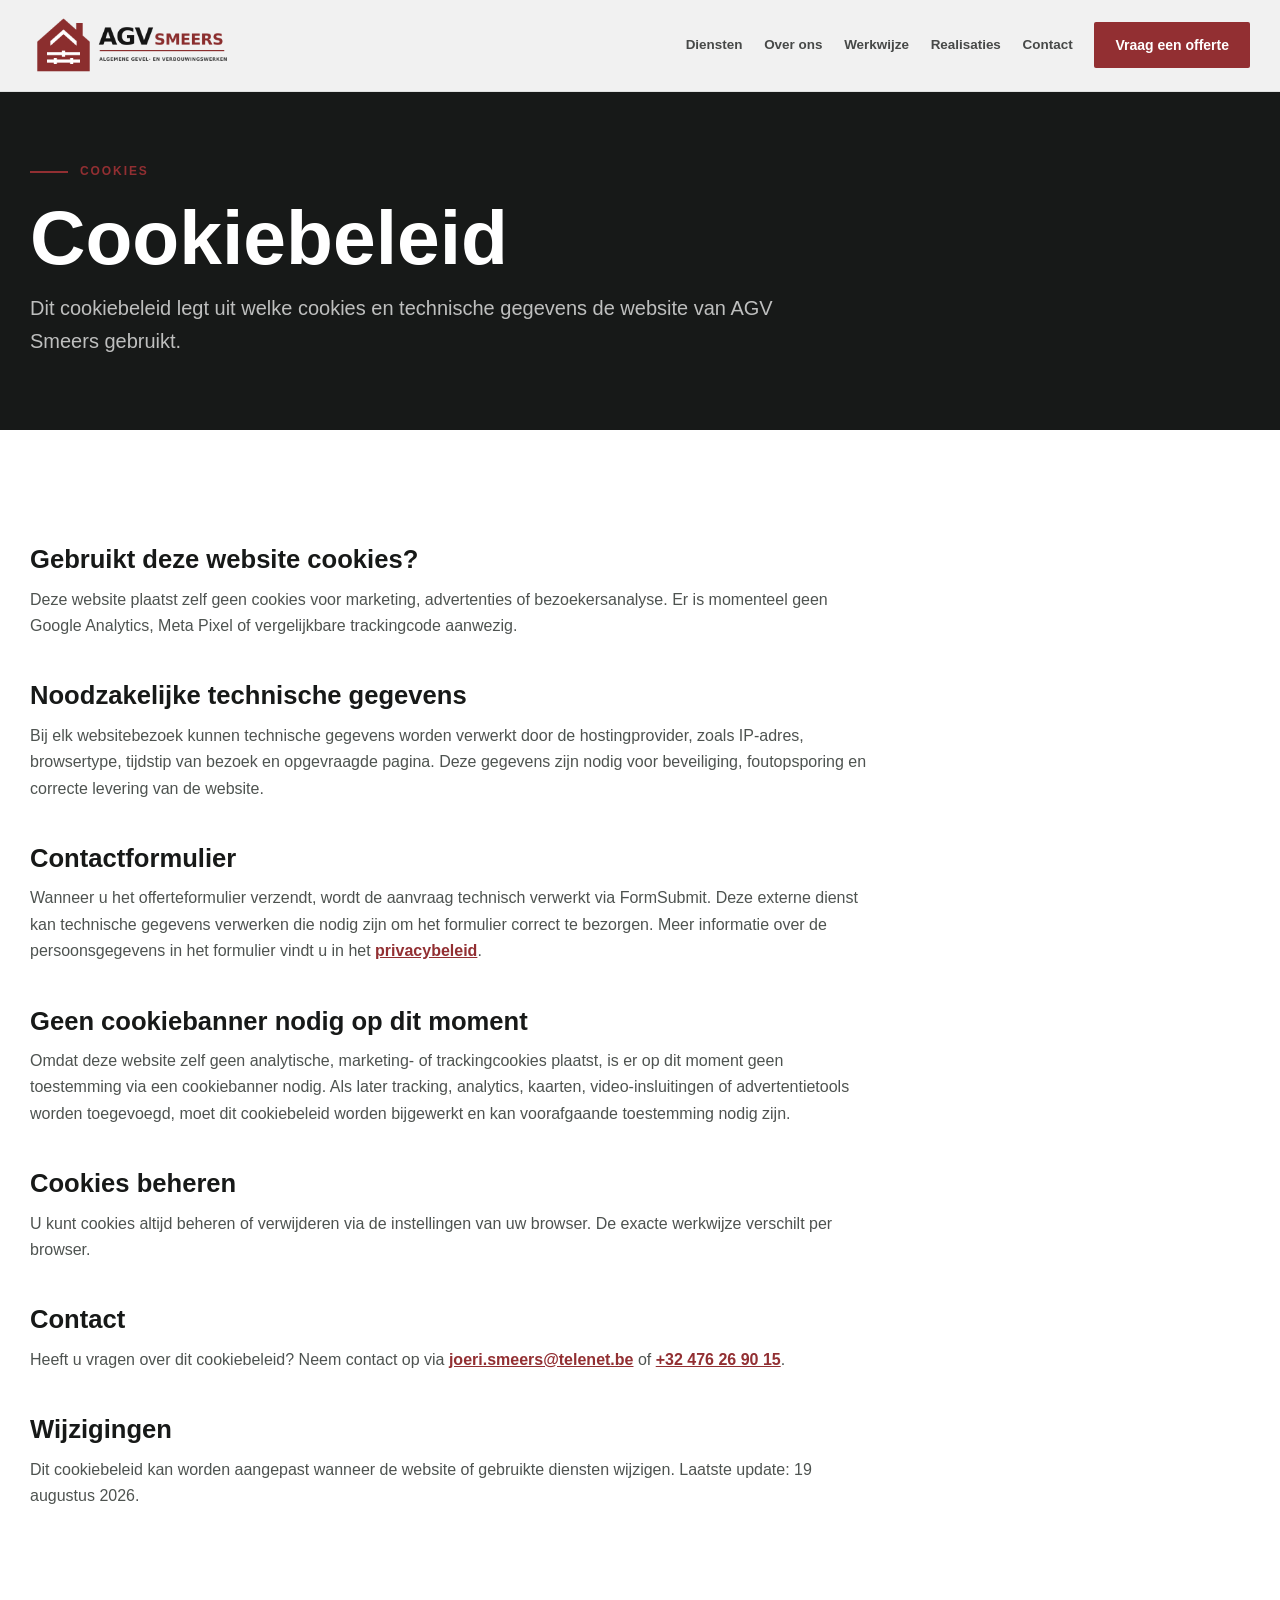
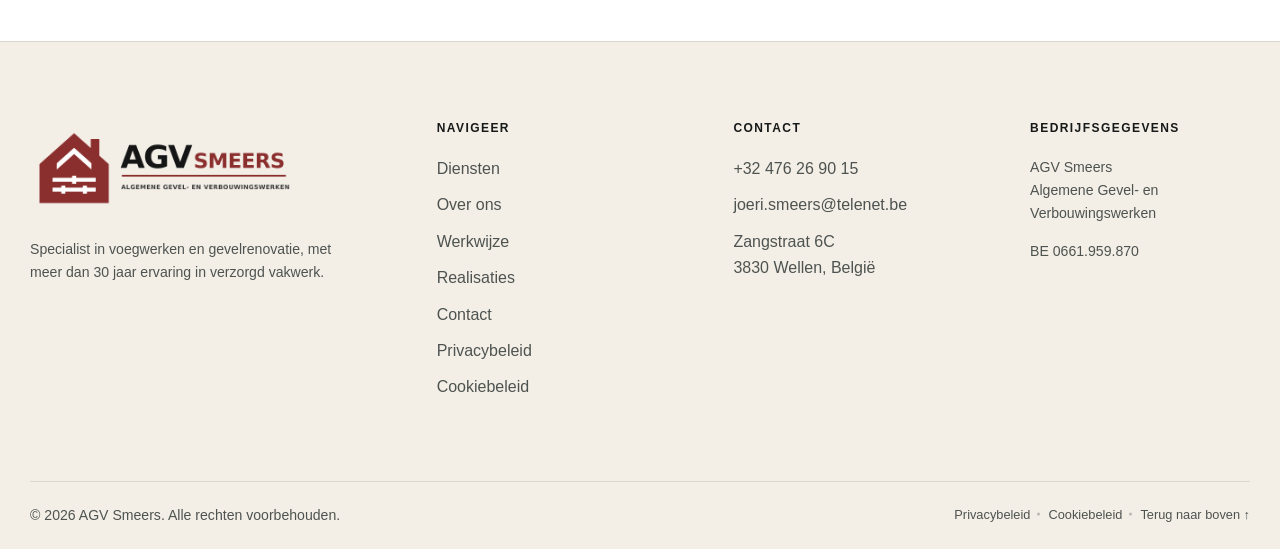
==== cookiebeleid.html @ addb56ae "fix" ====
<!doctype html>
<html lang="nl">
<head>
  <meta charset="utf-8">
  <meta name="viewport" content="width=device-width, initial-scale=1">
  <title>Cookiebeleid | AGV Smeers</title>
  <meta name="description" content="Cookiebeleid van AGV Smeers. Lees welke cookies en technische gegevens deze website gebruikt.">
  <meta name="robots" content="index, follow">
  <meta name="theme-color" content="#922f32">
  <meta http-equiv="Content-Security-Policy" content="default-src 'self'; script-src 'self'; style-src 'self' 'unsafe-inline'; img-src 'self' data:; connect-src 'self' https://formsubmit.co; form-action 'self' https://formsubmit.co; object-src 'none'; base-uri 'self'; upgrade-insecure-requests">
  <link rel="icon" type="image/png" sizes="32x32" href="assets/favicon/favicon-32.png">
  <link rel="apple-touch-icon" sizes="180x180" href="assets/favicon/apple-touch-icon.png">
  <link rel="stylesheet" href="styles.css">
  <script src="script.js" defer></script>
</head>
<body>
  <a class="skip-link" href="#main-content">Ga naar de inhoud</a>

  <header class="site-header" data-header>
    <div class="header-inner">
      <a class="brand" href="index.html#top" aria-label="AGV Smeers - naar startpagina">
        <img src="assets/logo/agv-smeers-logo-transparent.png" width="2400" height="840" alt="AGV Smeers - Algemene Gevel- en Verbouwingswerken">
      </a>

      <button class="menu-toggle" type="button" aria-expanded="false" aria-controls="site-navigation" aria-label="Menu openen">
        <span></span><span></span><span></span>
      </button>

      <nav class="site-nav" id="site-navigation" aria-label="Hoofdnavigatie">
        <a href="index.html#diensten">Diensten</a>
        <a href="index.html#over-ons">Over ons</a>
        <a href="index.html#werkwijze">Werkwijze</a>
        <a href="index.html#realisaties">Realisaties</a>
        <a href="index.html#contact">Contact</a>
        <a class="button button--header" href="index.html#offerte">Vraag een offerte</a>
      </nav>
    </div>
    <button class="nav-backdrop" type="button" tabindex="-1" aria-label="Menu sluiten"></button>
  </header>

  <main id="main-content">
    <section class="policy-hero">
      <div class="container">
        <p class="eyebrow">Cookies</p>
        <h1>Cookiebeleid</h1>
        <p>Dit cookiebeleid legt uit welke cookies en technische gegevens de website van AGV Smeers gebruikt.</p>
      </div>
    </section>

    <section class="policy-content">
      <div class="container policy-layout">
        <article>
          <h2>Gebruikt deze website cookies?</h2>
          <p>Deze website plaatst zelf geen cookies voor marketing, advertenties of bezoekersanalyse. Er is momenteel geen Google Analytics, Meta Pixel of vergelijkbare trackingcode aanwezig.</p>

          <h2>Noodzakelijke technische gegevens</h2>
          <p>Bij elk websitebezoek kunnen technische gegevens worden verwerkt door de hostingprovider, zoals IP-adres, browsertype, tijdstip van bezoek en opgevraagde pagina. Deze gegevens zijn nodig voor beveiliging, foutopsporing en correcte levering van de website.</p>

          <h2>Contactformulier</h2>
          <p>Wanneer u het offerteformulier verzendt, wordt de aanvraag technisch verwerkt via FormSubmit. Deze externe dienst kan technische gegevens verwerken die nodig zijn om het formulier correct te bezorgen. Meer informatie over de persoonsgegevens in het formulier vindt u in het <a href="privacybeleid.html">privacybeleid</a>.</p>

          <h2>Geen cookiebanner nodig op dit moment</h2>
          <p>Omdat deze website zelf geen analytische, marketing- of trackingcookies plaatst, is er op dit moment geen toestemming via een cookiebanner nodig. Als later tracking, analytics, kaarten, video-insluitingen of advertentietools worden toegevoegd, moet dit cookiebeleid worden bijgewerkt en kan voorafgaande toestemming nodig zijn.</p>

          <h2>Cookies beheren</h2>
          <p>U kunt cookies altijd beheren of verwijderen via de instellingen van uw browser. De exacte werkwijze verschilt per browser.</p>

          <h2>Contact</h2>
          <p>Heeft u vragen over dit cookiebeleid? Neem contact op via <a href="mailto:joeri.smeers@telenet.be">joeri.smeers@telenet.be</a> of <a href="tel:+32476269015">+32 476 26 90 15</a>.</p>

          <h2>Wijzigingen</h2>
          <p>Dit cookiebeleid kan worden aangepast wanneer de website of gebruikte diensten wijzigen. Laatste update: 19 augustus 2026.</p>
        </article>
      </div>
    </section>
  </main>

  <footer class="site-footer">
    <div class="container footer-grid">
      <div class="footer-brand">
        <a href="index.html#top" aria-label="AGV Smeers - naar startpagina"><img src="assets/logo/agv-smeers-logo-transparent.png" width="2400" height="840" loading="lazy" alt="AGV Smeers"></a>
        <p>Specialist in voegwerken en gevelrenovatie, met meer dan 30 jaar ervaring in verzorgd vakwerk.</p>
      </div>
      <div>
        <h2>Navigeer</h2>
        <ul>
          <li><a href="index.html#diensten">Diensten</a></li>
          <li><a href="index.html#over-ons">Over ons</a></li>
          <li><a href="index.html#werkwijze">Werkwijze</a></li>
          <li><a href="index.html#realisaties">Realisaties</a></li>
          <li><a href="index.html#contact">Contact</a></li>
          <li><a href="privacybeleid.html">Privacybeleid</a></li>
          <li><a href="cookiebeleid.html">Cookiebeleid</a></li>
        </ul>
      </div>
      <div>
        <h2>Contact</h2>
        <ul>
          <li><a href="tel:+32476269015">+32 476 26 90 15</a></li>
          <li><a href="mailto:joeri.smeers@telenet.be">joeri.smeers@telenet.be</a></li>
          <li><a href="https://www.google.com/maps/search/?api=1&amp;query=Zangstraat+6C%2C+3830+Wellen%2C+Belgi%C3%AB" target="_blank" rel="noopener noreferrer">Zangstraat 6C<br>3830 Wellen, België</a></li>
        </ul>
      </div>
      <div>
        <h2>Bedrijfsgegevens</h2>
        <p>AGV Smeers<br>Algemene Gevel- en Verbouwingswerken</p>
        <p>BE 0661.959.870</p>
      </div>
    </div>
    <div class="container footer-bottom">
      <p>© <span data-year>2026</span> AGV Smeers. Alle rechten voorbehouden.</p>
      <div class="footer-legal">
        <a href="privacybeleid.html">Privacybeleid</a>
        <a href="cookiebeleid.html">Cookiebeleid</a>
        <a href="#main-content">Terug naar boven <span aria-hidden="true">↑</span></a>
      </div>
    </div>
  </footer>
</body>
</html>
---- styles.css ----
:root {
  --brand: #922f32;
  --brand-dark: #702225;
  --ink: #171918;
  --ink-panel: #202321;
  --ink-soft: #4e5350;
  --surface: #fbfaf7;
  --surface-warm: #f3efe7;
  --surface-muted: #e8e1d7;
  --paper: var(--surface-warm);
  --white: #ffffff;
  --line: #ddd6ca;
  --header-height: 92px;
  --container: 1220px;
  --shadow: 0 24px 64px rgba(18, 20, 19, 0.16);
}

*,
*::before,
*::after {
  box-sizing: border-box;
}

html {
  scroll-behavior: smooth;
  scroll-padding-top: calc(var(--header-height) + 20px);
}

body {
  margin: 0;
  color: var(--ink);
  background: var(--surface);
  font-family: Inter, Aptos, "Segoe UI", Roboto, Helvetica, Arial, sans-serif;
  font-size: 1rem;
  line-height: 1.65;
  -webkit-font-smoothing: antialiased;
  overflow-x: clip;
}

body.menu-open {
  overflow: hidden;
}

img,
svg {
  display: block;
}

img {
  max-width: 100%;
}

a {
  color: inherit;
}

button,
input,
select,
textarea {
  font: inherit;
}

button,
a {
  -webkit-tap-highlight-color: transparent;
}

:focus-visible {
  outline: 3px solid #dca8aa;
  outline-offset: 4px;
}

::selection {
  color: var(--white);
  background: var(--brand);
}

.skip-link {
  position: fixed;
  z-index: 1000;
  top: 12px;
  left: 12px;
  padding: 12px 18px;
  color: var(--white);
  background: var(--ink);
  transform: translateY(-160%);
  transition: transform 180ms ease;
}

.skip-link:focus {
  transform: translateY(0);
}

.container {
  width: min(calc(100% - 40px), var(--container));
  margin-inline: auto;
}

.section {
  position: relative;
  padding-block: clamp(88px, 10vw, 152px);
  background: var(--surface);
}

.eyebrow {
  display: flex;
  gap: 12px;
  align-items: center;
  margin: 0 0 22px;
  color: var(--brand);
  font-size: 0.75rem;
  font-weight: 800;
  letter-spacing: 0.16em;
  line-height: 1.25;
  text-transform: uppercase;
}

.eyebrow::before {
  width: 38px;
  height: 2px;
  content: "";
  background: currentColor;
}

.eyebrow--light {
  color: #f2d7d8;
}

h1,
h2,
h3,
p {
  margin-top: 0;
}

h1,
h2,
h3 {
  font-family: "Arial Narrow", "Roboto Condensed", Aptos, "Segoe UI", sans-serif;
  font-weight: 800;
  letter-spacing: 0;
  line-height: 1.04;
}

h1 {
  max-width: 900px;
  margin-bottom: 24px;
  font-size: clamp(3rem, 5.6vw, 6rem);
}

h2 {
  margin-bottom: 24px;
  font-size: clamp(2.4rem, 4.7vw, 4.6rem);
}

h3 {
  font-size: clamp(1.35rem, 2vw, 1.8rem);
}

.lead {
  color: var(--ink);
  font-size: clamp(1.15rem, 2vw, 1.35rem);
  line-height: 1.5;
}

.button {
  display: inline-flex;
  min-height: 54px;
  padding: 14px 24px;
  border: 1px solid transparent;
  border-radius: 2px;
  align-items: center;
  justify-content: center;
  color: var(--ink);
  background: transparent;
  font-size: 0.875rem;
  font-weight: 800;
  letter-spacing: 0;
  line-height: 1.2;
  text-align: center;
  text-decoration: none;
  cursor: pointer;
  transition: color 180ms ease, background-color 180ms ease, border-color 180ms ease, box-shadow 180ms ease, transform 180ms ease;
}

.button:hover {
  transform: translateY(-2px);
}

.button--primary {
  color: var(--white);
  background: var(--brand);
  border-color: var(--brand);
  box-shadow: 0 14px 32px rgba(112, 34, 37, 0.22);
}

.button--primary:hover {
  background: var(--brand-dark);
  border-color: var(--brand-dark);
  box-shadow: 0 18px 40px rgba(112, 34, 37, 0.28);
}

.button--ghost {
  color: var(--white);
  background: rgba(255, 255, 255, 0.08);
  border-color: rgba(255, 255, 255, 0.46);
  backdrop-filter: blur(10px);
}

.button--ghost:hover {
  color: var(--ink);
  background: var(--white);
  border-color: var(--white);
}

.button--light {
  color: var(--brand-dark);
  background: var(--white);
  border-color: var(--white);
}

.button--light:hover {
  color: var(--white);
  background: transparent;
}

.text-link {
  display: inline-flex;
  gap: 14px;
  padding-bottom: 5px;
  border-bottom: 2px solid var(--brand);
  align-items: center;
  color: var(--brand-dark);
  font-weight: 800;
  text-decoration: none;
}

.text-link span {
  font-size: 1.4em;
  transition: transform 180ms ease;
}

.text-link:hover span {
  transform: translateX(4px);
}

/* Header */
.site-header {
  position: fixed;
  z-index: 100;
  top: 0;
  right: 0;
  left: 0;
  height: var(--header-height);
  background: rgba(255, 255, 255, 0.94);
  border-bottom: 1px solid rgba(23, 25, 24, 0.08);
  box-shadow: none;
  backdrop-filter: blur(18px);
  transition: height 220ms ease, background-color 220ms ease, box-shadow 220ms ease, border-color 220ms ease;
}

.site-header.header--scrolled,
.site-header.menu-active {
  height: 78px;
  background: rgba(255, 255, 255, 0.97);
  border-color: rgba(23, 25, 24, 0.1);
  box-shadow: 0 14px 42px rgba(10, 12, 11, 0.08);
}

.header-inner {
  position: relative;
  z-index: 2;
  display: flex;
  width: min(calc(100% - 40px), var(--container));
  height: 100%;
  margin-inline: auto;
  align-items: center;
  justify-content: space-between;
}

.brand {
  display: flex;
  width: clamp(205px, 16vw, 245px);
  height: 100%;
  align-items: center;
  text-decoration: none;
  transition: width 220ms ease;
}

.brand img {
  width: 100%;
  height: 100%;
  object-fit: contain;
  object-position: left center;
}

.header--scrolled .brand,
.menu-active .brand {
  width: clamp(195px, 15vw, 225px);
}

.site-nav {
  display: flex;
  gap: clamp(16px, 1.7vw, 28px);
  align-items: center;
}

.site-nav > a:not(.button) {
  position: relative;
  padding-block: 12px;
  color: rgba(23, 25, 24, 0.78);
  font-size: 0.84rem;
  font-weight: 750;
  letter-spacing: 0;
  text-decoration: none;
  transition: color 180ms ease;
}

.site-nav > a:not(.button)::after {
  position: absolute;
  right: 0;
  bottom: 8px;
  left: 50%;
  width: 5px;
  height: 5px;
  border-radius: 999px;
  content: "";
  background: var(--brand);
  transform: translateX(-50%) scale(0);
  transition: transform 180ms ease, opacity 180ms ease;
  opacity: 0;
}

.site-nav > a:not(.button):hover,
.site-nav > a:not(.button):focus-visible {
  color: var(--ink);
}

.site-nav > a:not(.button):hover::after,
.site-nav > a:not(.button):focus-visible::after {
  transform: translateX(-50%) scale(1);
  opacity: 1;
}

.button--header {
  min-height: 46px;
  padding: 12px 20px;
  color: var(--white);
  background: var(--brand);
}

.button--header:hover {
  background: var(--brand-dark);
}

.menu-toggle,
.nav-backdrop {
  display: none;
}

/* Hero */
.hero {
  position: sticky;
  display: grid;
  z-index: 0;
  top: 0;
  min-height: 94svh;
  color: var(--white);
  background: #202321;
  isolation: isolate;
  overflow: hidden;
}

main > section:not(.hero),
.site-footer {
  position: relative;
  z-index: 2;
}

.hero-media,
.hero-overlay {
  position: absolute;
  z-index: -2;
  inset: 0;
  width: 100%;
  height: 100%;
}

.hero-media {
  object-fit: cover;
  object-position: 58% 50%;
  transform: rotate(-1.4deg) scale(1.045);
  animation: hero-settle 900ms ease-out both;
}

.hero-overlay {
  z-index: -1;
  background:
    linear-gradient(180deg, rgba(10, 12, 11, 0.18) 0%, rgba(10, 12, 11, 0.34) 100%),
    linear-gradient(90deg, rgba(10, 12, 11, 0.82) 0%, rgba(10, 12, 11, 0.58) 42%, rgba(10, 12, 11, 0.14) 78%, rgba(10, 12, 11, 0.06) 100%);
}

.hero-grid {
  display: grid;
  min-height: 94svh;
  padding-top: calc(var(--header-height) + 64px);
  padding-bottom: 96px;
  align-items: center;
}

.hero-content {
  max-width: 820px;
}

.hero-content .eyebrow {
  margin-bottom: 18px;
  letter-spacing: 0;
}

.hero-intro {
  max-width: 680px;
  margin-bottom: 34px;
  color: rgba(255, 255, 255, 0.78);
  font-size: clamp(1.02rem, 1.55vw, 1.22rem);
  line-height: 1.62;
}

.hero-actions {
  display: flex;
  gap: 14px;
  flex-wrap: wrap;
}

.scroll-cue {
  position: absolute;
  right: clamp(20px, 4vw, 64px);
  bottom: 26px;
  display: flex;
  gap: 14px;
  align-items: center;
  color: rgba(255, 255, 255, 0.78);
  font-size: 0.72rem;
  font-weight: 800;
  letter-spacing: 0;
  text-decoration: none;
  text-transform: uppercase;
}

.scroll-cue svg {
  width: 22px;
  height: 22px;
  fill: none;
  stroke: currentColor;
  stroke-linecap: round;
  stroke-width: 1.7;
  animation: cue 1.8s ease-in-out infinite;
}

@keyframes hero-settle {
  from { opacity: 0; transform: rotate(-1.4deg) scale(1.07); }
  to { opacity: 1; transform: rotate(-1.4deg) scale(1.045); }
}

@keyframes cue {
  0%, 100% { transform: translateY(0); }
  50% { transform: translateY(5px); }
}

/* Trust bar */
.trust-bar {
  position: relative;
  z-index: 2;
  color: var(--ink);
  background: var(--surface);
  border-top: 1px solid rgba(23, 25, 24, 0.06);
  border-bottom: 1px solid var(--line);
}

.trust-grid {
  display: grid;
  grid-template-columns: repeat(3, 1fr);
  min-height: 112px;
}

.trust-item {
  display: flex;
  padding: 30px clamp(20px, 4vw, 46px);
  border-left: 1px solid var(--line);
  flex-direction: column;
  justify-content: center;
  gap: 8px;
}

.trust-item:last-child {
  border-right: 1px solid var(--line);
}

.trust-item strong {
  max-width: 260px;
  color: var(--ink);
  font-family: inherit;
  font-size: clamp(1rem, 1.5vw, 1.18rem);
  font-weight: 800;
  letter-spacing: 0;
  line-height: 1.25;
}

.trust-item span {
  color: var(--brand);
  font-size: 0.72rem;
  font-weight: 850;
  letter-spacing: 0.08em;
  text-transform: uppercase;
}

/* Section headings */
.section-heading {
  display: grid;
  margin-bottom: clamp(50px, 7vw, 84px);
  grid-template-columns: minmax(0, 1.2fr) minmax(280px, 0.65fr);
  gap: clamp(40px, 8vw, 120px);
  align-items: end;
}

.section-heading h2 {
  max-width: 780px;
  margin-bottom: 0;
}

.section-heading > p {
  margin-bottom: 4px;
  color: var(--ink-soft);
}

.section-heading--light > p {
  color: rgba(255, 255, 255, 0.66);
}

/* Services */
.services {
  position: relative;
  color: var(--white);
  background: var(--ink);
  overflow: visible;
}

.services::before {
  content: none;
}

.services .section-heading {
  position: relative;
  z-index: 1;
  padding-bottom: clamp(42px, 6vw, 70px);
  border-bottom: 1px solid rgba(255, 255, 255, 0.16);
}

.services .section-heading > p {
  color: rgba(255, 255, 255, 0.63);
}

.services-workbench {
  position: relative;
  z-index: 1;
  display: grid;
  grid-template-columns: minmax(300px, 0.78fr) minmax(0, 1.22fr);
  gap: clamp(42px, 7vw, 96px);
  align-items: start;
}

.services-visual {
  position: sticky;
  top: calc(var(--header-height) + 42px);
  align-self: start;
}

.services-visual > img {
  width: 100%;
  height: clamp(500px, 54vw, 660px);
  object-fit: cover;
  object-position: 54% center;
  filter: saturate(0.84) contrast(1.04);
}

.services-visual__label {
  position: absolute;
  right: -22px;
  bottom: 96px;
  width: min(82%, 330px);
  padding: 24px 28px 28px;
  background: var(--brand);
  box-shadow: 0 22px 45px rgba(0, 0, 0, 0.28);
}

.services-visual__label span {
  display: block;
  margin-bottom: 34px;
  color: rgba(255, 255, 255, 0.72);
  font-size: 0.68rem;
  font-weight: 800;
  letter-spacing: 0.12em;
  text-transform: uppercase;
}

.services-visual__label strong {
  display: block;
  font-family: "Arial Narrow", "Roboto Condensed", Aptos, "Segoe UI", sans-serif;
  font-size: clamp(1.7rem, 3vw, 2.6rem);
  letter-spacing: 0;
  line-height: 0.98;
}

.services-visual > p {
  max-width: 430px;
  margin: 24px 0 0;
  color: rgba(255, 255, 255, 0.56);
  font-size: 0.88rem;
}

.service-ledger {
  border-top: 1px solid rgba(255, 255, 255, 0.19);
}

.service-line {
  position: relative;
  display: grid;
  min-height: 128px;
  padding: 24px 20px;
  border-bottom: 1px solid rgba(255, 255, 255, 0.19);
  grid-template-columns: 62px minmax(0, 1fr) auto;
  gap: 20px;
  align-items: center;
  isolation: isolate;
  overflow: hidden;
}

.service-line::before {
  position: absolute;
  z-index: -1;
  content: "";
  background: var(--brand);
  transform: scaleX(0);
  transform-origin: right;
  transition: transform 300ms cubic-bezier(.2, .7, .25, 1);
  inset: 0;
}

.service-line:hover::before,
.service-line:focus-within::before {
  transform: scaleX(1);
  transform-origin: left;
}

.service-line--primary {
  min-height: 154px;
  background: rgba(255, 255, 255, 0.045);
}

.service-line--primary::after {
  position: absolute;
  top: 0;
  bottom: 0;
  left: 0;
  width: 3px;
  content: "";
  background: var(--brand);
}

.service-line__number {
  color: #d8999c;
  font-size: 0.72rem;
  font-weight: 850;
  letter-spacing: 0.13em;
  align-self: start;
  padding-top: 7px;
}

.service-line h3 {
  margin: 0 0 9px;
  font-size: clamp(1.65rem, 3vw, 2.55rem);
  transition: transform 250ms ease;
}

.service-line:hover h3 {
  transform: translateX(6px);
}

.service-line p {
  max-width: 620px;
  margin: 0;
  color: rgba(255, 255, 255, 0.57);
  font-size: 0.88rem;
  line-height: 1.55;
  transition: color 200ms ease;
}

.service-line:hover p {
  color: rgba(255, 255, 255, 0.86);
}

.service-line__tag {
  padding: 7px 10px;
  border: 1px solid rgba(255, 255, 255, 0.27);
  color: rgba(255, 255, 255, 0.68);
  font-size: 0.62rem;
  font-weight: 800;
  letter-spacing: 0.09em;
  line-height: 1;
  text-transform: uppercase;
  white-space: nowrap;
}

.before-after {
  position: relative;
  z-index: 1;
  display: grid;
  margin-top: clamp(100px, 13vw, 170px);
  padding-top: clamp(62px, 8vw, 100px);
  border-top: 1px solid rgba(255, 255, 255, 0.19);
  grid-template-columns: minmax(260px, 0.72fr) minmax(0, 1.28fr);
  gap: clamp(44px, 8vw, 110px);
  align-items: center;
}

.before-after__copy h3 {
  max-width: 430px;
  margin-bottom: 26px;
  font-size: clamp(2.7rem, 5vw, 5rem);
}

.before-after__copy > p:not(.eyebrow) {
  max-width: 440px;
  color: rgba(255, 255, 255, 0.61);
}

.before-after__legend {
  display: flex;
  gap: 13px;
  max-width: 250px;
  margin-top: 38px;
  align-items: center;
  color: rgba(255, 255, 255, 0.78);
  font-size: 0.68rem;
  font-weight: 800;
  letter-spacing: 0.12em;
  text-transform: uppercase;
}

.before-after__legend i {
  height: 1px;
  background: rgba(255, 255, 255, 0.32);
  flex: 1;
}

.comparison {
  position: relative;
  aspect-ratio: 4 / 3;
  background: var(--ink-panel);
  box-shadow: 0 28px 65px rgba(0, 0, 0, 0.34);
  overflow: hidden;
  touch-action: pan-y;
}

.comparison__image {
  position: absolute;
  inset: 0;
  width: 100%;
  height: 100%;
  object-fit: cover;
  object-position: center;
  user-select: none;
  pointer-events: none;
}

.comparison__image--after {
  z-index: 1;
}

.comparison__image--before {
  z-index: 2;
  clip-path: inset(0 calc(100% - var(--comparison-position)) 0 0);
}

.comparison__label {
  position: absolute;
  z-index: 4;
  top: 18px;
  padding: 8px 11px;
  color: var(--white);
  background: rgba(16, 18, 17, 0.78);
  font-size: 0.64rem;
  font-weight: 850;
  letter-spacing: 0.09em;
  text-transform: uppercase;
}

.comparison__label--before { left: 18px; }
.comparison__label--after { right: 18px; }

.comparison__divider {
  position: absolute;
  z-index: 5;
  top: 0;
  bottom: 0;
  left: var(--comparison-position);
  width: 2px;
  background: var(--white);
  box-shadow: 0 0 0 1px rgba(0, 0, 0, 0.1);
  transform: translateX(-50%);
  pointer-events: none;
}

.comparison__divider i {
  position: absolute;
  top: 50%;
  left: 50%;
  width: 58px;
  height: 58px;
  border: 2px solid var(--white);
  border-radius: 50%;
  background: var(--brand);
  box-shadow: 0 8px 22px rgba(0, 0, 0, 0.28);
  transform: translate(-50%, -50%);
}

.comparison__divider i::before,
.comparison__divider i::after {
  position: absolute;
  top: 50%;
  width: 0;
  height: 0;
  border-top: 5px solid transparent;
  border-bottom: 5px solid transparent;
  content: "";
  transform: translateY(-50%);
}

.comparison__divider i::before {
  left: 14px;
  border-right: 7px solid var(--white);
}

.comparison__divider i::after {
  right: 14px;
  border-left: 7px solid var(--white);
}

.comparison__range {
  position: absolute;
  z-index: 6;
  width: 100%;
  height: 100%;
  margin: 0;
  opacity: 0;
  cursor: ew-resize;
  inset: 0;
}

.comparison:focus-within .comparison__divider i {
  outline: 3px solid #f2d7d8;
  outline-offset: 4px;
}

.comparison-help {
  margin: 14px 0 0;
  color: rgba(255, 255, 255, 0.52);
  font-size: 0.76rem;
}

/* About */
.about {
  background: var(--surface-warm);
  overflow: hidden;
}

.about::before {
  content: none;
}

.about-grid {
  display: grid;
  grid-template-columns: minmax(0, 1.08fr) minmax(0, 0.92fr);
  gap: clamp(56px, 9vw, 130px);
  align-items: center;
}

.about-visual {
  position: relative;
}

.about-visual::before {
  position: absolute;
  z-index: -1;
  top: -22px;
  left: -22px;
  width: 52%;
  height: 62%;
  content: "";
  background: var(--surface-muted);
}

.about-visual img {
  width: 100%;
  aspect-ratio: 4 / 4.6;
  box-shadow: var(--shadow);
  object-fit: cover;
  object-position: 51% center;
}

.experience-stamp {
  position: absolute;
  right: -32px;
  bottom: 42px;
  display: flex;
  width: 160px;
  height: 160px;
  padding: 20px;
  align-items: center;
  justify-content: center;
  color: var(--white);
  background: var(--brand);
  flex-direction: column;
  text-align: center;
}

.experience-stamp strong {
  font-size: 3.3rem;
  line-height: 1;
}

.experience-stamp span {
  font-size: 0.72rem;
  font-weight: 800;
  letter-spacing: 0.11em;
  text-transform: uppercase;
}

.about-copy {
  max-width: 600px;
}

.about-copy > p:not(.eyebrow) {
  color: var(--ink-soft);
}

.about-copy .lead {
  color: var(--ink);
}

.about-copy .text-link {
  margin-top: 16px;
}

/* Process */
.process {
  color: var(--ink);
  background: var(--surface);
  border-block: 1px solid var(--line);
  overflow: visible;
}

.process::before {
  content: none;
}

.process .eyebrow--light {
  color: var(--brand);
}

.process .section-heading--light > p {
  color: var(--ink-soft);
}

.process-list {
  display: grid;
  margin: 0;
  padding: 0;
  border-top: 1px solid var(--line);
  list-style: none;
  grid-template-columns: repeat(4, 1fr);
}

.process-list li {
  display: flex;
  min-height: 260px;
  padding: 32px clamp(20px, 3vw, 34px);
  border-right: 1px solid var(--line);
  flex-direction: column;
  justify-content: space-between;
}

.process-list li:first-child {
  border-left: 1px solid var(--line);
}

.process-list > li > span {
  display: inline-flex;
  width: 42px;
  height: 42px;
  border: 1px solid rgba(146, 47, 50, 0.24);
  align-items: center;
  justify-content: center;
  color: var(--brand);
  background: var(--surface);
  font-size: 0.72rem;
  font-weight: 850;
  letter-spacing: 0;
  line-height: 1;
}

.process-list h3 {
  margin-bottom: 14px;
  color: var(--ink);
  font-family: inherit;
  font-size: clamp(1.2rem, 1.9vw, 1.55rem);
  line-height: 1.18;
}

.process-list p {
  margin-bottom: 0;
  color: var(--ink-soft);
  font-size: 0.93rem;
}

/* Projects */
.projects {
  background: var(--surface-warm);
}

.gallery {
  display: grid;
  grid-auto-flow: dense;
  grid-auto-rows: clamp(190px, 18vw, 285px);
  grid-template-columns: repeat(12, 1fr);
  gap: clamp(12px, 1.4vw, 20px);
}

.gallery-item {
  position: relative;
  min-width: 0;
  padding: 0;
  border: 1px solid rgba(23, 25, 24, 0.08);
  grid-column: span 4;
  color: var(--white);
  background: var(--ink);
  cursor: zoom-in;
  isolation: isolate;
  overflow: hidden;
  transform: translateZ(0);
  transition: border-color 220ms ease, box-shadow 260ms ease, transform 260ms ease;
}

.gallery-item--wide {
  grid-column: span 8;
}

.gallery-item--tall {
  grid-row: span 2;
}

.gallery-item::before,
.gallery-item::after {
  position: absolute;
  z-index: 1;
  pointer-events: none;
}

.gallery-item::before {
  content: "";
  background:
    linear-gradient(180deg, transparent 35%, rgba(10, 12, 11, 0.72) 100%),
    linear-gradient(90deg, rgba(10, 12, 11, 0.24), transparent 62%);
  opacity: 0.72;
  transition: opacity 240ms ease;
  inset: 0;
}

.gallery-item::after {
  right: clamp(16px, 2vw, 24px);
  bottom: clamp(16px, 2vw, 24px);
  left: clamp(16px, 2vw, 24px);
  content: attr(data-caption);
  font-size: clamp(1.05rem, 1.7vw, 1.45rem);
  font-weight: 850;
  line-height: 1.12;
  text-align: left;
  transform: translateY(8px);
  opacity: 0;
  transition: transform 220ms ease, opacity 220ms ease;
}

.gallery-item img {
  width: 100%;
  height: 100%;
  object-fit: cover;
  filter: saturate(0.84) contrast(1.02);
  transform: scale(1.015);
  transition: transform 600ms cubic-bezier(.2, .65, .25, 1), filter 260ms ease;
}

.gallery-item > span {
  position: absolute;
  z-index: 2;
  top: 14px;
  right: 14px;
  padding: 7px 10px;
  color: var(--white);
  background: rgba(17, 19, 18, 0.54);
  border: 1px solid rgba(255, 255, 255, 0.22);
  font-size: 0.64rem;
  font-weight: 800;
  letter-spacing: 0;
  text-transform: uppercase;
  backdrop-filter: blur(10px);
  opacity: 0.82;
  transition: opacity 180ms ease, background-color 180ms ease;
}

.gallery-item:hover,
.gallery-item:focus-visible {
  border-color: rgba(146, 47, 50, 0.24);
  box-shadow: 0 24px 60px rgba(18, 20, 19, 0.16);
  transform: translateY(-4px);
}

.gallery-item:hover img,
.gallery-item:focus-visible img {
  filter: saturate(1) contrast(1.05) brightness(0.92);
  transform: scale(1.065);
}

.gallery-item:hover::before,
.gallery-item:focus-visible::before {
  opacity: 0.92;
}

.gallery-item:hover::after,
.gallery-item:focus-visible::after {
  transform: translateY(0);
  opacity: 1;
}

.gallery-item:hover > span,
.gallery-item:focus-visible > span {
  background: rgba(146, 47, 50, 0.86);
  opacity: 1;
}

.gallery-series {
  display: grid;
  min-width: 0;
  grid-column: span 8;
  grid-template-columns: repeat(2, minmax(0, 1fr));
  gap: clamp(12px, 1.4vw, 20px);
}

.gallery-series--wide {
  grid-column: span 12;
}

.gallery-series .gallery-item {
  grid-column: auto;
}

/* Contact */
.contact {
  background: var(--surface);
}

.contact-grid {
  display: grid;
  grid-template-columns: minmax(0, 0.78fr) minmax(0, 1.22fr);
  gap: clamp(48px, 8vw, 110px);
  align-items: start;
}

.contact-copy {
  position: sticky;
  top: calc(var(--header-height) + 40px);
}

.contact-copy .lead {
  margin-bottom: 30px;
  color: var(--ink-soft);
}

.contact-list {
  border-top: 1px solid var(--line);
  font-style: normal;
}

.contact-list a {
  display: grid;
  padding: 20px 0;
  border-bottom: 1px solid var(--line);
  grid-template-columns: 100px 1fr;
  gap: 18px;
  text-decoration: none;
}

.contact-list a:hover strong {
  color: var(--brand);
}

.contact-list span,
.company-number {
  color: #747a76;
  font-size: 0.76rem;
  font-weight: 800;
  letter-spacing: 0.08em;
  text-transform: uppercase;
}

.contact-list strong {
  color: var(--ink);
  font-size: 1rem;
  font-weight: 700;
  line-height: 1.45;
  overflow-wrap: anywhere;
  transition: color 180ms ease;
}

.company-number {
  margin-top: 26px;
}

.company-number strong {
  display: block;
  color: var(--ink);
  font-size: 0.94rem;
  letter-spacing: 0;
}

.form-panel {
  padding: clamp(28px, 5vw, 64px);
  color: var(--white);
  background: var(--ink-panel);
  box-shadow: var(--shadow);
}

.form-panel h3 {
  margin-bottom: 12px;
  font-size: clamp(2rem, 3vw, 2.8rem);
}

.form-panel > p {
  max-width: 650px;
  margin-bottom: 22px;
  color: rgba(255, 255, 255, 0.62);
}

.form-row {
  display: grid;
  grid-template-columns: repeat(2, minmax(0, 1fr));
  gap: 18px;
}

.field {
  position: relative;
  margin-bottom: 22px;
}

.field label {
  display: block;
  margin-bottom: 8px;
  color: rgba(255, 255, 255, 0.84);
  font-size: 0.8rem;
  font-weight: 750;
}

.field input,
.field select,
.field textarea {
  width: 100%;
  min-height: 52px;
  padding: 12px 14px;
  border: 1px solid rgba(255, 255, 255, 0.25);
  border-radius: 0;
  color: var(--white);
  background: #252826;
  caret-color: var(--white);
  transition: border-color 180ms ease, box-shadow 180ms ease;
}

.field select {
  color-scheme: dark;
}

.field textarea {
  min-height: 150px;
  resize: vertical;
}

.field input:focus,
.field select:focus,
.field textarea:focus {
  border-color: #e5aeb0;
  outline: 0;
  box-shadow: 0 0 0 3px rgba(229, 174, 176, 0.2);
}

.field input[aria-invalid="true"],
.field select[aria-invalid="true"],
.field textarea[aria-invalid="true"] {
  border-color: #ffb0b3;
}

.field-error {
  display: block;
  min-height: 1.2em;
  margin-top: 6px;
  color: #ffbfc1;
  font-size: 0.75rem;
}

.field--checkbox {
  display: grid;
  grid-template-columns: 22px 1fr;
  gap: 10px;
  align-items: start;
}

.field--checkbox input {
  width: 20px;
  min-height: 20px;
  margin: 2px 0 0;
  accent-color: var(--brand);
}

.field--checkbox label {
  margin: 0;
  font-weight: 500;
  line-height: 1.5;
}

.field--checkbox a {
  color: #ffd9db;
  font-weight: 750;
}

.field--checkbox .field-error {
  grid-column: 2;
  margin-top: -4px;
}

.required-note {
  margin: -6px 0 24px;
  color: rgba(255, 255, 255, 0.52);
  font-size: 0.75rem;
}

.button--submit {
  width: 100%;
  gap: 16px;
}

.button--submit:disabled {
  cursor: wait;
  opacity: 0.72;
}

.form-status {
  margin-top: 16px;
  padding: 14px 16px;
  border: 1px solid transparent;
  font-size: 0.92rem;
  font-weight: 700;
  line-height: 1.45;
}

.form-status--success {
  color: #dff6e7;
  background: rgba(39, 126, 82, 0.24);
  border-color: rgba(132, 211, 166, 0.36);
}

.form-status--error {
  color: #ffdadc;
  background: rgba(146, 47, 50, 0.28);
  border-color: rgba(255, 176, 179, 0.38);
}

.honeypot {
  position: absolute;
  width: 1px;
  height: 1px;
  overflow: hidden;
  clip-path: inset(50%);
  white-space: nowrap;
}

/* Footer */
.site-footer {
  padding-top: 80px;
  color: var(--ink-soft);
  background: var(--surface-warm);
  border-top: 1px solid var(--line);
}

.footer-grid {
  display: grid;
  padding-bottom: 70px;
  grid-template-columns: minmax(250px, 1.5fr) repeat(3, 1fr);
  gap: clamp(40px, 6vw, 80px);
}

.footer-brand img {
  width: 270px;
  height: auto;
  margin-bottom: 22px;
}

.footer-brand p {
  max-width: 370px;
}

.site-footer h2 {
  margin-bottom: 22px;
  color: var(--ink);
  font-family: inherit;
  font-size: 0.75rem;
  letter-spacing: 0.12em;
  text-transform: uppercase;
}

.site-footer ul {
  margin: 0;
  padding: 0;
  list-style: none;
}

.site-footer li {
  margin-bottom: 10px;
}

.site-footer a {
  text-decoration: none;
}

.site-footer a:hover {
  color: var(--brand);
}

.site-footer p {
  font-size: 0.88rem;
}

.footer-bottom {
  display: grid;
  padding-block: 22px;
  border-top: 1px solid var(--line);
  align-items: start;
  grid-template-columns: minmax(260px, 1fr) auto;
  gap: 28px;
  font-size: 0.8rem;
}

.footer-credit {
  display: grid;
  gap: 4px;
}

.footer-legal {
  display: flex;
  flex-wrap: wrap;
  gap: 10px 18px;
  align-items: center;
  justify-content: flex-end;
  text-align: right;
}

.footer-legal a {
  position: relative;
  color: var(--ink-soft);
}

.footer-legal a:not(:last-child)::after {
  position: absolute;
  top: 50%;
  right: -10px;
  width: 3px;
  height: 3px;
  border-radius: 50%;
  content: "";
  background: rgba(78, 83, 80, 0.34);
  transform: translateY(-50%);
}

.policy-hero {
  padding-block: calc(var(--header-height) + 72px) 72px;
  color: var(--white);
  background: var(--ink);
}

.policy-hero h1 {
  max-width: 900px;
  margin: 0 0 18px;
  font-size: clamp(2.6rem, 6vw, 5.4rem);
  line-height: 0.95;
}

.policy-hero p:not(.eyebrow) {
  max-width: 760px;
  margin: 0;
  color: rgba(255, 255, 255, 0.72);
  font-size: clamp(1rem, 1.7vw, 1.25rem);
}

.policy-content {
  padding-block: clamp(70px, 9vw, 120px);
  background: var(--white);
}

.policy-layout {
  display: grid;
  grid-template-columns: minmax(0, 840px);
}

.policy-layout article {
  color: var(--ink-soft);
}

.policy-layout h2 {
  margin: 42px 0 12px;
  color: var(--ink);
  font-family: inherit;
  font-size: clamp(1.35rem, 2vw, 1.8rem);
  line-height: 1.15;
}

.policy-layout h2:first-child {
  margin-top: 0;
}

.policy-layout p,
.policy-layout li {
  font-size: 1rem;
}

.policy-layout a {
  color: var(--brand);
  font-weight: 750;
}

.policy-layout ul {
  padding-left: 1.2em;
}

.footer-bottom p {
  margin: 0;
}

.footer-credit a {
  color: var(--ink);
  font-weight: 750;
}

.mobile-contact-bar {
  display: none;
}

/* Lightbox */
.lightbox {
  width: 100%;
  max-width: none;
  height: 100%;
  max-height: none;
  margin: 0;
  padding: 0;
  border: 0;
  color: var(--white);
  background: rgba(10, 12, 11, 0.95);
}

.lightbox::backdrop {
  background: rgba(10, 12, 11, 0.92);
}

.lightbox-inner {
  position: relative;
  display: grid;
  width: 100%;
  height: 100%;
  padding: 70px 86px 40px;
  place-items: center;
}

.lightbox figure {
  display: grid;
  max-width: min(1100px, 84vw);
  max-height: calc(100vh - 110px);
  margin: 0;
  place-items: center;
}

.lightbox img {
  width: auto;
  max-width: 100%;
  height: auto;
  max-height: calc(100vh - 170px);
  box-shadow: 0 20px 70px rgba(0, 0, 0, 0.45);
  object-fit: contain;
}

.lightbox figcaption {
  margin-top: 16px;
  color: rgba(255, 255, 255, 0.74);
  font-size: 0.85rem;
  text-align: center;
}

.lightbox-close,
.lightbox-nav {
  position: absolute;
  display: grid;
  width: 48px;
  height: 48px;
  padding: 0;
  border: 1px solid rgba(255, 255, 255, 0.35);
  color: var(--white);
  background: rgba(0, 0, 0, 0.2);
  cursor: pointer;
  place-items: center;
  transition: color 180ms ease, background 180ms ease;
}

.lightbox-close:hover,
.lightbox-nav:hover {
  color: var(--ink);
  background: var(--white);
}

.lightbox-close {
  z-index: 2;
  top: 22px;
  right: 22px;
  font-size: 1.7rem;
}

.lightbox-prev,
.lightbox-next {
  top: 50%;
  transform: translateY(-50%);
}

.lightbox-prev { left: 22px; }
.lightbox-next { right: 22px; }

/* Progressive reveal */
.reveal-ready [data-reveal] {
  opacity: 0;
  transform: translateY(28px);
  transition: opacity 650ms ease, transform 650ms cubic-bezier(.2, .65, .3, 1);
}

.reveal-ready [data-reveal].is-visible {
  opacity: 1;
  transform: translateY(0);
}

@media (max-width: 1120px) {
  :root { --header-height: 78px; }

  .site-nav { gap: 17px; }
  .site-nav > a:not(.button) { font-size: 0.77rem; }
  .button--header { display: none; }
  .services-workbench { grid-template-columns: minmax(280px, 0.72fr) minmax(0, 1.28fr); gap: 46px; }
  .service-line { grid-template-columns: 52px minmax(0, 1fr); }
  .service-line__tag { grid-column: 2; justify-self: start; }
  .footer-grid { grid-template-columns: 1.4fr repeat(2, 1fr); }
  .footer-grid > div:last-child { grid-column: 2; }
}

@media (max-width: 820px) {
  :root { --header-height: 78px; }

  .container,
  .header-inner { width: min(calc(100% - 32px), var(--container)); }

  .site-header.header--scrolled,
  .site-header.menu-active { height: 78px; }

  .brand {
    width: 182px;
  }

  .header--scrolled .brand,
  .menu-active .brand { width: 174px; }

  .menu-toggle {
    display: grid;
    width: 46px;
    height: 46px;
    padding: 12px 10px;
    border: 1px solid rgba(23, 25, 24, 0.18);
    border-radius: 2px;
    background: rgba(244, 241, 235, 0.6);
    align-content: center;
    gap: 5px;
    cursor: pointer;
  }

  .menu-toggle span {
    display: block;
    width: 100%;
    height: 2px;
    background: var(--ink);
    transition: transform 180ms ease, opacity 180ms ease, background 180ms ease;
  }

  .header--scrolled .menu-toggle,
  .menu-active .menu-toggle {
    border-color: rgba(23, 25, 24, 0.2);
    background: rgba(244, 241, 235, 0.75);
  }

  .header--scrolled .menu-toggle span,
  .menu-active .menu-toggle span { background: var(--ink); }
  .menu-active .menu-toggle span:nth-child(1) { transform: translateY(7px) rotate(45deg); }
  .menu-active .menu-toggle span:nth-child(2) { opacity: 0; }
  .menu-active .menu-toggle span:nth-child(3) { transform: translateY(-7px) rotate(-45deg); }

  .site-nav {
    position: fixed;
    z-index: 2;
    top: 78px;
    right: 0;
    left: 0;
    display: flex;
    max-height: calc(100svh - 78px);
    padding: 18px 16px 30px;
    background: rgba(255, 255, 255, 0.98);
    box-shadow: 0 26px 54px rgba(10, 12, 11, 0.12);
    flex-direction: column;
    align-items: stretch;
    gap: 0;
    overflow-y: auto;
    transform: translateY(-20px);
    visibility: hidden;
    opacity: 0;
    transition: transform 220ms ease, opacity 180ms ease, visibility 220ms;
  }

  .menu-active .site-nav {
    transform: translateY(0);
    visibility: visible;
    opacity: 1;
  }

  .site-nav > a:not(.button) {
    padding: 15px 8px;
    border-bottom: 1px solid var(--line);
    color: var(--ink);
    font-size: 1rem;
  }

  .site-nav > a:not(.button)::after { display: none; }
  .site-nav .button--header { display: inline-flex; margin-top: 18px; }

  .nav-backdrop {
    position: fixed;
    z-index: 1;
    inset: 0;
    display: block;
    border: 0;
    background: rgba(10, 12, 11, 0.52);
    visibility: hidden;
    opacity: 0;
    transition: opacity 180ms ease, visibility 180ms;
  }

  .menu-active .nav-backdrop { visibility: visible; opacity: 1; }

  .hero-media {
    object-position: 55% 48%;
    transform: rotate(-1.4deg) scale(1.065);
    animation-name: hero-settle-mobile;
  }

  @keyframes hero-settle-mobile {
    from { opacity: 0; transform: rotate(-1.4deg) scale(1.09); }
    to { opacity: 1; transform: rotate(-1.4deg) scale(1.065); }
  }
  .hero-overlay {
    background:
      linear-gradient(180deg, rgba(10, 12, 11, 0.2) 0%, rgba(10, 12, 11, 0.48) 100%),
      linear-gradient(90deg, rgba(10, 12, 11, 0.84), rgba(10, 12, 11, 0.48));
  }
  .hero-grid { padding-top: calc(var(--header-height) + 70px); }
  .hero-content { max-width: 680px; }
  .scroll-cue { left: 20px; right: auto; }

  .section-heading {
    grid-template-columns: 1fr;
    gap: 26px;
  }

  .services-workbench {
    grid-template-columns: 1fr;
    gap: 58px;
  }

  .services-visual {
    position: relative;
    top: auto;
  }

  .services-visual > img {
    height: auto;
    aspect-ratio: 16 / 10;
  }

  .services-visual__label {
    right: 22px;
    bottom: 82px;
  }

  .before-after {
    grid-template-columns: 1fr;
  }

  .before-after__copy {
    display: grid;
    grid-template-columns: 1fr 1fr;
    gap: 0 34px;
    align-items: start;
  }

  .before-after__copy .eyebrow,
  .before-after__copy .before-after__legend {
    grid-column: 1 / -1;
  }

  .about-grid { grid-template-columns: 1fr; }
  .about-visual { width: min(90%, 640px); }
  .about-visual img { aspect-ratio: 4 / 3.5; }

  .process-list { grid-template-columns: repeat(2, 1fr); }
  .process-list li { min-height: 230px; border-bottom: 1px solid var(--line); }

  .gallery {
    grid-auto-rows: 220px;
    grid-template-columns: repeat(2, minmax(0, 1fr));
  }
  .gallery-item,
  .gallery-item--wide { grid-column: span 1; }
  .gallery-series,
  .gallery-series--wide { grid-column: span 2; }
  .gallery-item--tall { grid-row: span 1; }
  .gallery-item::after { transform: translateY(0); opacity: 1; }

  .contact-grid { grid-template-columns: 1fr; }
  .contact-copy { position: static; }
  .footer-grid { grid-template-columns: repeat(2, 1fr); }
  .footer-grid > div:last-child { grid-column: auto; }
}

@media (max-width: 580px) {
  body { padding-bottom: 62px; }
  .section { padding-block: 80px; }

  h1 { font-size: clamp(2.75rem, 13vw, 4.3rem); }
  h2 { font-size: clamp(2.25rem, 10vw, 3.4rem); }

  .brand { width: 176px; }
  .header--scrolled .brand,
  .menu-active .brand { width: 168px; }

  .hero { min-height: 92svh; }
  .hero-media { object-position: 48% center; }
  .hero-overlay {
    background:
      linear-gradient(180deg, rgba(10, 12, 11, 0.14) 0%, rgba(10, 12, 11, 0.62) 100%),
      linear-gradient(90deg, rgba(10, 12, 11, 0.86), rgba(10, 12, 11, 0.42));
  }
  .hero-grid { min-height: 92svh; padding-top: 120px; padding-bottom: 102px; align-items: end; }
  .hero-intro { margin-bottom: 30px; font-size: 1rem; }
  .hero-actions { display: grid; grid-template-columns: 1fr; }
  .hero-actions .button { width: 100%; }
  .scroll-cue span { display: none; }

  .trust-grid { grid-template-columns: 1fr; }
  .trust-item {
    min-height: auto;
    padding: 20px 0;
    border-right: 0;
    border-bottom: 1px solid var(--line);
    border-left: 0;
    gap: 6px;
  }
  .trust-item:last-child { border-right: 0; border-bottom: 0; }

  .services .section-heading { padding-bottom: 38px; }
  .services-visual > img { aspect-ratio: 4 / 5; }
  .services-visual__label {
    right: -6px;
    bottom: 92px;
    padding: 20px 22px 23px;
  }
  .services-visual__label span { margin-bottom: 24px; }
  .service-line {
    min-height: 0;
    padding: 24px 8px;
    grid-template-columns: 38px minmax(0, 1fr);
    gap: 8px;
  }
  .service-line--primary { min-height: 0; }
  .service-line h3 { font-size: 1.8rem; }
  .service-line p { font-size: 0.82rem; }
  .service-line__tag { margin-top: 4px; }
  .before-after { margin-top: 88px; padding-top: 64px; }
  .before-after__copy { display: block; }
  .before-after__copy h3 { font-size: 3rem; }
  .comparison__label { top: 10px; }
  .comparison__label--before { left: 10px; }
  .comparison__label--after { right: 10px; }
  .comparison__divider i { width: 50px; height: 50px; }

  .about-visual { width: calc(100% - 18px); }
  .about-visual img { aspect-ratio: 4 / 4.5; }
  .experience-stamp { right: -18px; bottom: 24px; width: 128px; height: 128px; }
  .experience-stamp strong { font-size: 2.8rem; }

  .process-list { grid-template-columns: 1fr; }
  .process-list li {
    display: grid;
    min-height: auto;
    padding: 24px 0;
    border-right: 0;
    grid-template-columns: 56px 1fr;
    gap: 18px;
  }
  .process-list li:first-child { border-left: 0; }
  .process-list > li > span { margin: 2px 0 0; }

  .gallery {
    display: grid;
    grid-auto-rows: auto;
    grid-template-columns: 1fr;
    gap: 10px;
  }
  .gallery-item,
  .gallery-item--wide,
  .gallery-item--tall { grid-column: 1; aspect-ratio: 4 / 3; }
  .gallery-item::after {
    transform: translateY(0);
    opacity: 1;
  }
  .gallery-series,
  .gallery-series--wide {
    grid-column: 1;
    grid-template-columns: repeat(2, minmax(0, 1fr));
    gap: 10px;
  }
  .gallery-series .gallery-item { aspect-ratio: 3 / 4; }
  .gallery-item > span { opacity: 1; }

  .contact-list a { grid-template-columns: 1fr; gap: 4px; }
  .form-panel { margin-inline: -4px; padding: 28px 20px; }
  .form-row { grid-template-columns: 1fr; gap: 0; }

  .footer-grid { grid-template-columns: 1fr; }
  .footer-bottom {
    grid-template-columns: 1fr;
    gap: 14px;
  }
  .footer-legal {
    justify-content: flex-start;
    text-align: left;
  }

  .mobile-contact-bar {
    position: fixed;
    z-index: 90;
    right: 0;
    bottom: 0;
    left: 0;
    display: grid;
    height: 62px;
    padding: 7px;
    background: var(--white);
    box-shadow: 0 -8px 28px rgba(0, 0, 0, 0.16);
    grid-template-columns: 0.85fr 1.15fr;
    gap: 7px;
  }
  .mobile-contact-bar a {
    display: grid;
    color: var(--ink);
    border: 1px solid var(--ink);
    font-size: 0.78rem;
    font-weight: 800;
    place-items: center;
    text-decoration: none;
  }
  .mobile-contact-bar a:last-child { color: var(--white); border-color: var(--brand); background: var(--brand); }

  .lightbox-inner { padding: 66px 18px 100px; }
  .lightbox figure { max-width: 100%; }
  .lightbox-nav { top: auto; bottom: 24px; transform: none; }
  .lightbox-prev { left: calc(50% - 58px); }
  .lightbox-next { right: calc(50% - 58px); }
}

@media (prefers-reduced-motion: reduce) {
  html { scroll-behavior: auto; }
  *,
  *::before,
  *::after {
    scroll-behavior: auto !important;
    animation-duration: 0.01ms !important;
    animation-iteration-count: 1 !important;
    transition-duration: 0.01ms !important;
  }
  .reveal-ready [data-reveal] { opacity: 1; transform: none; }
}
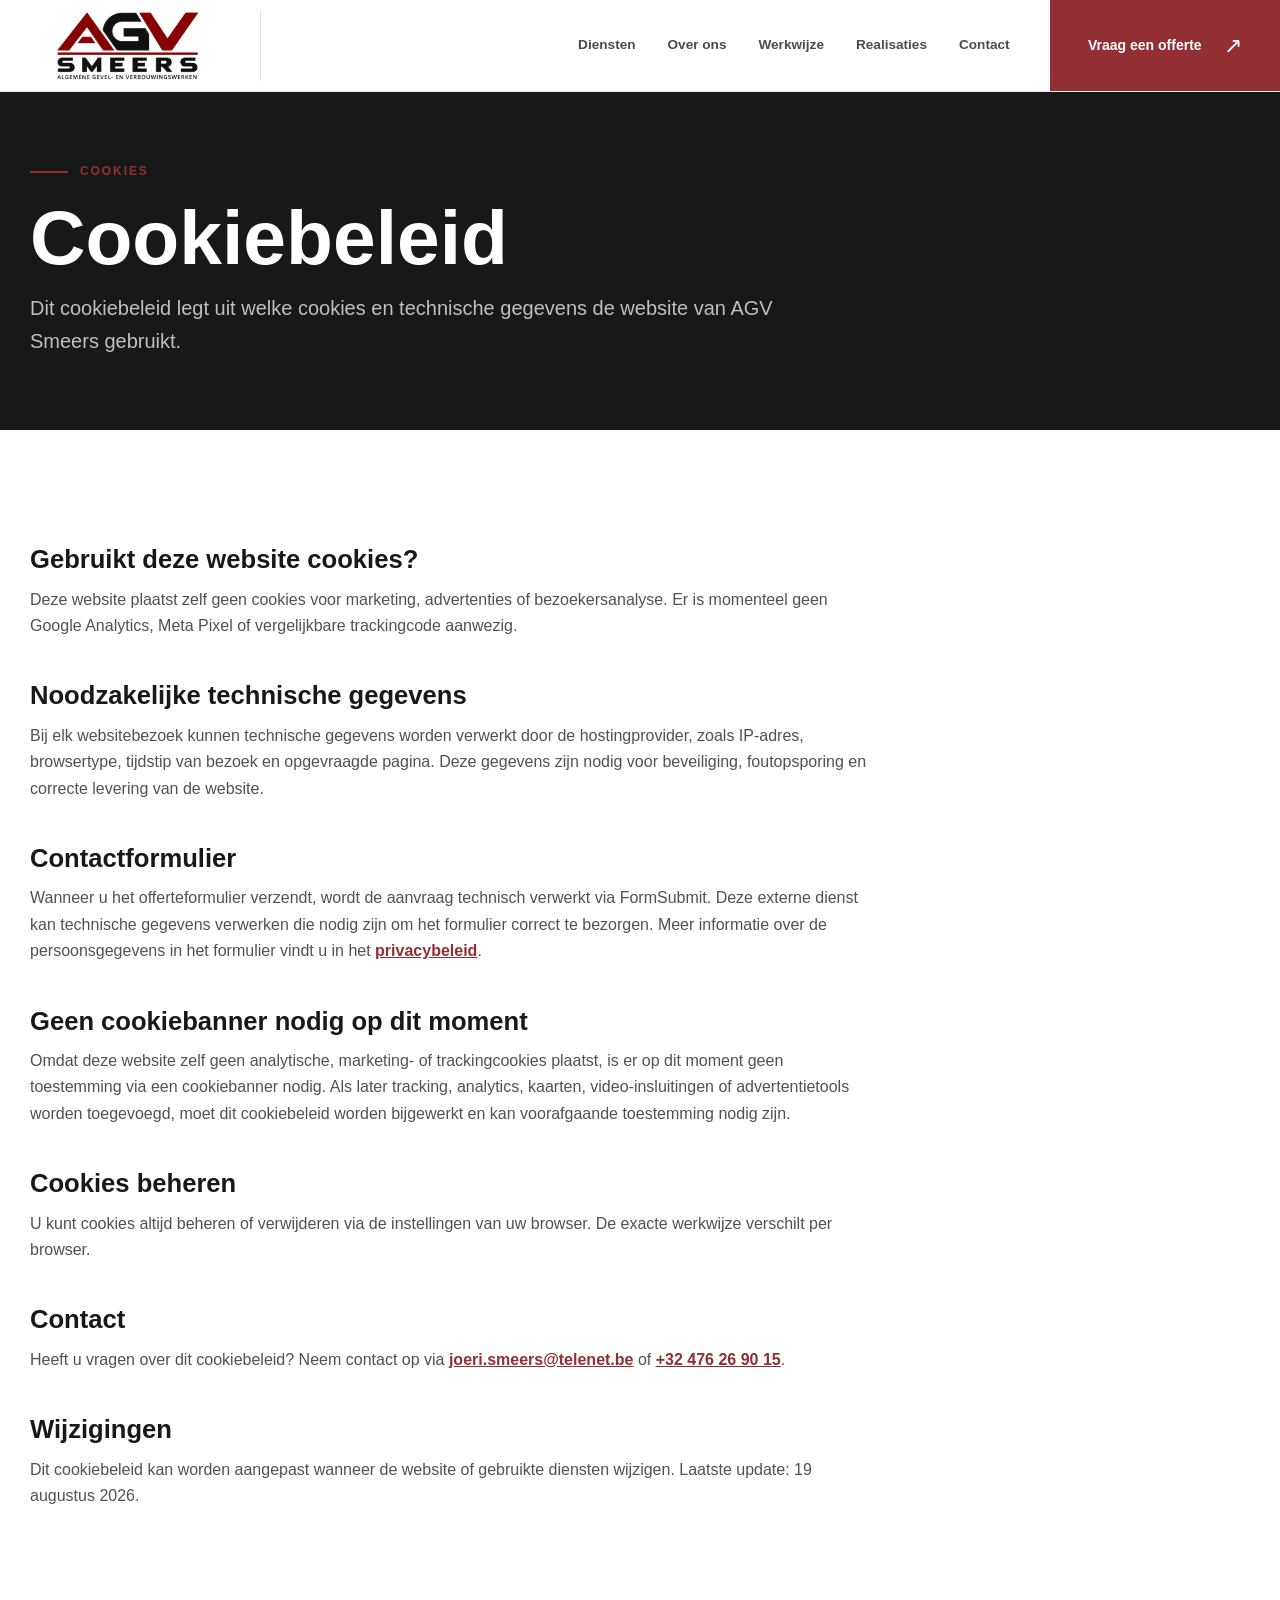
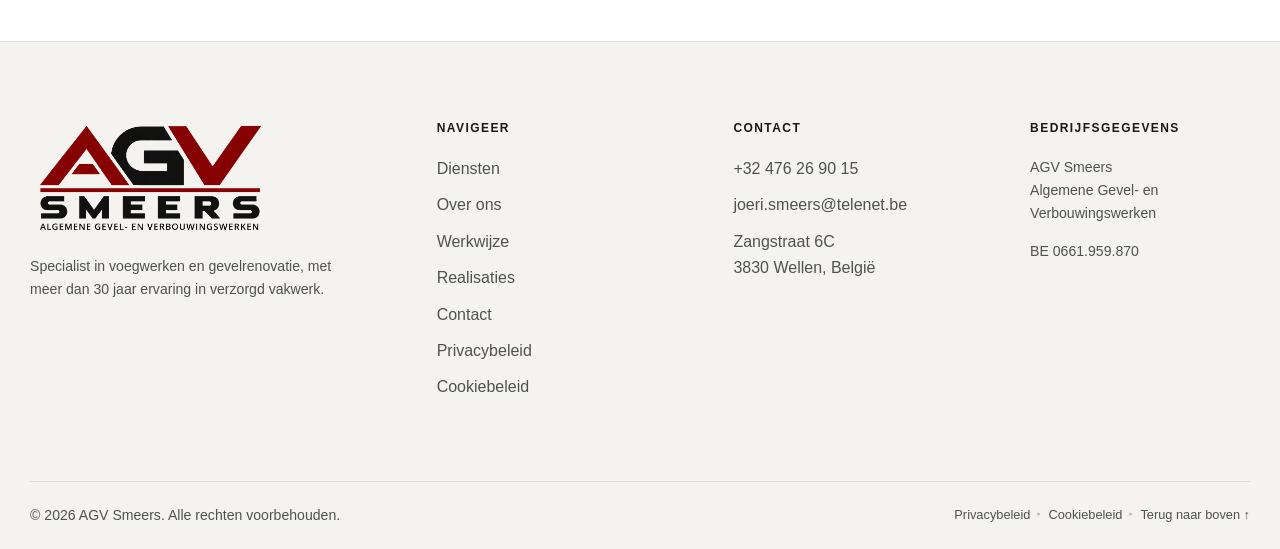
==== commit a2438e29: "Update AGV Smeers branding" ====
--- a/cookiebeleid.html
+++ b/cookiebeleid.html
@@ -8,9 +8,9 @@
   <meta name="robots" content="index, follow">
   <meta name="theme-color" content="#922f32">
   <meta http-equiv="Content-Security-Policy" content="default-src 'self'; script-src 'self'; style-src 'self' 'unsafe-inline'; img-src 'self' data:; connect-src 'self' https://formsubmit.co; form-action 'self' https://formsubmit.co; object-src 'none'; base-uri 'self'; upgrade-insecure-requests">
-  <link rel="icon" type="image/png" sizes="32x32" href="assets/favicon/favicon-32.png">
-  <link rel="apple-touch-icon" sizes="180x180" href="assets/favicon/apple-touch-icon.png">
-  <link rel="stylesheet" href="styles.css">
+  <link rel="icon" type="image/png" sizes="32x32" href="assets/favicon/favicon-32.png?v=20260921-2">
+  <link rel="apple-touch-icon" sizes="180x180" href="assets/favicon/apple-touch-icon.png?v=20260921-2">
+  <link rel="stylesheet" href="styles.css?v=20260921-12">
   <script src="script.js" defer></script>
 </head>
 <body>
@@ -19,7 +19,7 @@
   <header class="site-header" data-header>
     <div class="header-inner">
       <a class="brand" href="index.html#top" aria-label="AGV Smeers - naar startpagina">
-        <img src="assets/logo/agv-smeers-logo-transparent.png" width="2400" height="840" alt="AGV Smeers - Algemene Gevel- en Verbouwingswerken">
+        <img src="assets/logo/agv-smeers-logo-transparent-2026.png" width="1842" height="854" alt="AGV Smeers - Algemene Gevel- en Verbouwingswerken">
       </a>
 
       <button class="menu-toggle" type="button" aria-expanded="false" aria-controls="site-navigation" aria-label="Menu openen">
@@ -78,7 +78,7 @@
   <footer class="site-footer">
     <div class="container footer-grid">
       <div class="footer-brand">
-        <a href="index.html#top" aria-label="AGV Smeers - naar startpagina"><img src="assets/logo/agv-smeers-logo-transparent.png" width="2400" height="840" loading="lazy" alt="AGV Smeers"></a>
+        <a href="index.html#top" aria-label="AGV Smeers - naar startpagina"><img src="assets/logo/agv-smeers-logo-transparent-2026.png" width="1842" height="854" loading="lazy" alt="AGV Smeers"></a>
         <p>Specialist in voegwerken en gevelrenovatie, met meer dan 30 jaar ervaring in verzorgd vakwerk.</p>
       </div>
       <div>
--- a/styles.css
+++ b/styles.css
@@ -4,12 +4,12 @@
   --ink: #171918;
   --ink-panel: #202321;
   --ink-soft: #4e5350;
-  --surface: #fbfaf7;
-  --surface-warm: #f3efe7;
-  --surface-muted: #e8e1d7;
+  --surface: #ffffff;
+  --surface-warm: #f3f4f2;
+  --surface-muted: #e3e6e2;
   --paper: var(--surface-warm);
   --white: #ffffff;
-  --line: #ddd6ca;
+  --line: #daddd8;
   --header-height: 92px;
   --container: 1220px;
   --shadow: 0 24px 64px rgba(18, 20, 19, 0.16);
@@ -146,12 +146,12 @@
 h1 {
   max-width: 900px;
   margin-bottom: 24px;
-  font-size: clamp(3rem, 5.6vw, 6rem);
+  font-size: 5.5rem;
 }
 
 h2 {
   margin-bottom: 24px;
-  font-size: clamp(2.4rem, 4.7vw, 4.6rem);
+  font-size: 3.5rem;
 }
 
 h3 {
@@ -253,19 +253,18 @@
   right: 0;
   left: 0;
   height: var(--header-height);
-  background: rgba(255, 255, 255, 0.94);
+  background: #fff;
   border-bottom: 1px solid rgba(23, 25, 24, 0.08);
   box-shadow: none;
-  backdrop-filter: blur(18px);
   transition: height 220ms ease, background-color 220ms ease, box-shadow 220ms ease, border-color 220ms ease;
 }
 
 .site-header.header--scrolled,
 .site-header.menu-active {
   height: 78px;
-  background: rgba(255, 255, 255, 0.97);
+  background: #fff;
   border-color: rgba(23, 25, 24, 0.1);
-  box-shadow: 0 14px 42px rgba(10, 12, 11, 0.08);
+  box-shadow: 0 4px 20px rgba(10, 12, 11, 0.045);
 }
 
 .header-inner {
@@ -281,8 +280,8 @@
 
 .brand {
   display: flex;
-  width: clamp(205px, 16vw, 245px);
-  height: 100%;
+  width: clamp(190px, 15vw, 220px);
+  height: 78%;
   align-items: center;
   text-decoration: none;
   transition: width 220ms ease;
@@ -297,7 +296,7 @@
 
 .header--scrolled .brand,
 .menu-active .brand {
-  width: clamp(195px, 15vw, 225px);
+  width: clamp(182px, 14vw, 208px);
 }
 
 .site-nav {
@@ -360,6 +359,17 @@
 }
 
 /* Hero */
+.site-header::after {
+  position: absolute;
+  inset: auto 0 0;
+  height: 0;
+  content: "";
+  background: var(--brand);
+  transform: scaleX(var(--page-progress, 0));
+  transform-origin: left;
+  pointer-events: none;
+}
+
 .hero {
   position: sticky;
   display: grid;
@@ -410,8 +420,19 @@
 }
 
 .hero-content {
-  max-width: 820px;
-}
+  max-width: 760px;
+}
+
+.hero h1 > span {
+  display: block;
+  margin-top: 20px;
+  font-size: 1.8rem;
+  font-weight: 500;
+  line-height: 1.3;
+}
+
+.hero-actions .button { gap: 22px; }
+.hero-actions .button span { font-size: 1.3rem; }
 
 .hero-content .eyebrow {
   margin-bottom: 18px;
@@ -560,6 +581,8 @@
   color: rgba(255, 255, 255, 0.63);
 }
 
+.services .eyebrow { color: #e2aeb0; }
+
 .services-workbench {
   position: relative;
   z-index: 1;
@@ -714,13 +737,30 @@
 .before-after {
   position: relative;
   z-index: 1;
-  display: grid;
+  display: block;
   margin-top: clamp(100px, 13vw, 170px);
   padding-top: clamp(62px, 8vw, 100px);
   border-top: 1px solid rgba(255, 255, 255, 0.19);
+}
+
+.before-after__stage {
+  display: grid;
   grid-template-columns: minmax(260px, 0.72fr) minmax(0, 1.28fr);
   gap: clamp(44px, 8vw, 110px);
   align-items: center;
+}
+
+.before-after--scroll {
+  min-height: calc(var(--stage-height) + 110svh);
+}
+
+.before-after--scroll .before-after__stage {
+  position: sticky;
+  top: calc(var(--header-height) + 20px);
+}
+
+.before-after__copy {
+  position: static;
 }
 
 .before-after__copy h3 {
@@ -774,12 +814,12 @@
 }
 
 .comparison__image--after {
-  z-index: 1;
-}
-
-.comparison__image--before {
   z-index: 2;
   clip-path: inset(0 calc(100% - var(--comparison-position)) 0 0);
+}
+
+.comparison__image--before {
+  z-index: 1;
 }
 
 .comparison__label {
@@ -795,8 +835,8 @@
   text-transform: uppercase;
 }
 
-.comparison__label--before { left: 18px; }
-.comparison__label--after { right: 18px; }
+.comparison__label--before { right: 18px; }
+.comparison__label--after { left: 18px; }
 
 .comparison__divider {
   position: absolute;
@@ -811,56 +851,18 @@
   pointer-events: none;
 }
 
-.comparison__divider i {
+.before-after--scroll .comparison__divider {
+  width: 3px;
+  box-shadow: 0 0 9px 2px rgba(255,255,255,.9), 0 0 30px 8px rgba(255,255,255,.35);
+}
+
+.before-after--scroll .comparison__divider::before {
   position: absolute;
-  top: 50%;
-  left: 50%;
-  width: 58px;
-  height: 58px;
-  border: 2px solid var(--white);
-  border-radius: 50%;
-  background: var(--brand);
-  box-shadow: 0 8px 22px rgba(0, 0, 0, 0.28);
-  transform: translate(-50%, -50%);
-}
-
-.comparison__divider i::before,
-.comparison__divider i::after {
-  position: absolute;
-  top: 50%;
-  width: 0;
-  height: 0;
-  border-top: 5px solid transparent;
-  border-bottom: 5px solid transparent;
   content: "";
-  transform: translateY(-50%);
-}
-
-.comparison__divider i::before {
-  left: 14px;
-  border-right: 7px solid var(--white);
-}
-
-.comparison__divider i::after {
-  right: 14px;
-  border-left: 7px solid var(--white);
-}
-
-.comparison__range {
-  position: absolute;
-  z-index: 6;
-  width: 100%;
-  height: 100%;
-  margin: 0;
-  opacity: 0;
-  cursor: ew-resize;
-  inset: 0;
-}
-
-.comparison:focus-within .comparison__divider i {
-  outline: 3px solid #f2d7d8;
-  outline-offset: 4px;
-}
+  inset: 0 -24px;
+  background: linear-gradient(90deg, transparent, rgba(255,255,255,.24), transparent);
+}
+
 
 .comparison-help {
   margin: 14px 0 0;
@@ -902,7 +904,8 @@
 
 .about-visual img {
   width: 100%;
-  aspect-ratio: 4 / 4.6;
+  height: auto;
+  aspect-ratio: 4 / 3;
   box-shadow: var(--shadow);
   object-fit: cover;
   object-position: 51% center;
@@ -952,76 +955,86 @@
   margin-top: 16px;
 }
 
-/* Process */
-.process {
-  color: var(--ink);
-  background: var(--surface);
-  border-block: 1px solid var(--line);
-  overflow: visible;
-}
-
-.process::before {
-  content: none;
-}
-
-.process .eyebrow--light {
-  color: var(--brand);
-}
-
-.process .section-heading--light > p {
-  color: var(--ink-soft);
-}
-
+/* Process: four clear steps that read as one continuous route. */
+.process { color: var(--ink); background: var(--surface-warm); border-block: 0; }
+.process > .container { display: block; }
+.process .section-heading { margin-bottom: 58px; }
+.process .section-heading h2 { max-width: 660px; letter-spacing: -.025em; }
+.process .eyebrow--light { color: var(--brand); }
+.process .section-heading--light > p { color: var(--ink-soft); }
 .process-list {
+  position: relative;
   display: grid;
+  grid-template-columns: repeat(4, minmax(0, 1fr));
+  gap: 22px;
   margin: 0;
   padding: 0;
-  border-top: 1px solid var(--line);
   list-style: none;
-  grid-template-columns: repeat(4, 1fr);
-}
-
+}
 .process-list li {
-  display: flex;
-  min-height: 260px;
-  padding: 32px clamp(20px, 3vw, 34px);
-  border-right: 1px solid var(--line);
-  flex-direction: column;
-  justify-content: space-between;
-}
-
-.process-list li:first-child {
-  border-left: 1px solid var(--line);
-}
-
+  position: relative;
+  min-height: 252px;
+  padding: 30px 28px 32px;
+  border: 1px solid rgba(23, 25, 24, 0.09);
+  border-radius: 28px 8px 28px 8px;
+  background: rgba(255, 255, 255, 0.9);
+  box-shadow: 0 18px 46px rgba(23, 25, 24, 0.055);
+  transition: transform 220ms ease, border-color 220ms ease, box-shadow 220ms ease;
+}
+.process-list li:hover {
+  border-color: rgba(143, 32, 39, 0.2);
+  box-shadow: 0 24px 56px rgba(23, 25, 24, 0.09);
+  transform: translateY(-5px);
+}
+.process-list li:not(:last-child)::after {
+  position: absolute;
+  z-index: 2;
+  top: 48px;
+  right: -17px;
+  display: grid;
+  width: 30px;
+  height: 30px;
+  place-items: center;
+  border: 1px solid rgba(143, 32, 39, 0.16);
+  border-radius: 50%;
+  color: var(--brand);
+  background: var(--surface-warm);
+  content: "→";
+  font-size: 1rem;
+  line-height: 1;
+}
 .process-list > li > span {
-  display: inline-flex;
-  width: 42px;
-  height: 42px;
-  border: 1px solid rgba(146, 47, 50, 0.24);
-  align-items: center;
-  justify-content: center;
+  display: grid;
+  width: 52px;
+  height: 52px;
+  margin-bottom: 34px;
+  place-items: center;
+  border-radius: 50%;
   color: var(--brand);
-  background: var(--surface);
-  font-size: 0.72rem;
-  font-weight: 850;
-  letter-spacing: 0;
+  background: rgba(143, 32, 39, 0.08);
+  font-size: .82rem;
+  font-weight: 800;
   line-height: 1;
-}
-
+  letter-spacing: .1em;
+  font-variant-numeric: tabular-nums;
+}
+.process-list li > div { padding-top: 0; }
 .process-list h3 {
-  margin-bottom: 14px;
+  margin-bottom: 12px;
+  font-size: 1.3rem;
+  line-height: 1.2;
   color: var(--ink);
-  font-family: inherit;
-  font-size: clamp(1.2rem, 1.9vw, 1.55rem);
-  line-height: 1.18;
-}
-
-.process-list p {
-  margin-bottom: 0;
-  color: var(--ink-soft);
-  font-size: 0.93rem;
-}
+}
+.process-list p { margin: 0; color: var(--ink-soft); font-size: .94rem; max-width: 260px; }
+.process-list li:last-child {
+  border-color: transparent;
+  color: var(--white);
+  background: var(--brand);
+  box-shadow: 0 22px 48px rgba(104, 20, 27, 0.17);
+}
+.process-list li:last-child > span { color: var(--white); background: rgba(255, 255, 255, 0.16); }
+.process-list li:last-child h3 { color: var(--white); }
+.process-list li:last-child p { color: rgba(255, 255, 255, 0.76); }
 
 /* Projects */
 .projects {
@@ -1031,7 +1044,7 @@
 .gallery {
   display: grid;
   grid-auto-flow: dense;
-  grid-auto-rows: clamp(190px, 18vw, 285px);
+  grid-auto-rows: 340px;
   grid-template-columns: repeat(12, 1fr);
   gap: clamp(12px, 1.4vw, 20px);
 }
@@ -1056,7 +1069,7 @@
 }
 
 .gallery-item--tall {
-  grid-row: span 2;
+  grid-row: span 1;
 }
 
 .gallery-item::before,
@@ -1085,8 +1098,8 @@
   font-weight: 850;
   line-height: 1.12;
   text-align: left;
-  transform: translateY(8px);
-  opacity: 0;
+  transform: translateY(0);
+  opacity: 1;
   transition: transform 220ms ease, opacity 220ms ease;
 }
 
@@ -1094,7 +1107,7 @@
   width: 100%;
   height: 100%;
   object-fit: cover;
-  filter: saturate(0.84) contrast(1.02);
+  filter: none;
   transform: scale(1.015);
   transition: transform 600ms cubic-bezier(.2, .65, .25, 1), filter 260ms ease;
 }
@@ -1126,8 +1139,8 @@
 
 .gallery-item:hover img,
 .gallery-item:focus-visible img {
-  filter: saturate(1) contrast(1.05) brightness(0.92);
-  transform: scale(1.065);
+  filter: none;
+  transform: scale(1.045);
 }
 
 .gallery-item:hover::before,
@@ -1162,6 +1175,47 @@
 .gallery-series .gallery-item {
   grid-column: auto;
 }
+
+.gallery > [hidden], .gallery-toggle[hidden] { display: none; }
+
+.projects-actions {
+  display: flex;
+  justify-content: space-between;
+  align-items: center;
+  flex-wrap: wrap;
+  gap: 24px;
+  padding-top: 32px;
+}
+
+.gallery-toggle {
+  padding: 10px 0;
+  border: 0;
+  border-bottom: 2px solid var(--brand);
+  border-radius: 0;
+  background: transparent;
+  cursor: pointer;
+}
+
+.site-nav > a[aria-current="location"] { color: var(--brand); }
+.site-nav > a[aria-current="location"]::after {
+  transform: translateX(-50%) scale(1);
+  opacity: 1;
+}
+
+.service-line.is-current::before { transform: scaleX(1); transform-origin: left; }
+.service-line.is-current p { color: rgba(255, 255, 255, 0.9); }
+.service-line.is-current .service-line__number { color: white; }
+
+.lightbox-contact {
+  display: inline-block;
+  margin-top: 14px;
+  padding: 8px 0;
+  color: white;
+  text-underline-offset: 5px;
+  font-size: 0.875rem;
+}
+
+body:has(.lightbox[open]) { overflow: hidden; }
 
 /* Contact */
 .contact {
@@ -1406,7 +1460,7 @@
 }
 
 .footer-brand img {
-  width: 270px;
+  width: 240px;
   height: auto;
   margin-bottom: 22px;
 }
@@ -1558,6 +1612,168 @@
 
 .mobile-contact-bar {
   display: none;
+}
+
+/* Architectural details: restrained corners and one signature curved image. */
+:root {
+  --surface-warm: #f4f3f0;
+  --surface-muted: #e8e5df;
+  --line: #deddd8;
+}
+
+.hero {
+  position: sticky;
+  top: 0;
+  border-radius: 0;
+}
+
+.hero-media {
+  animation: none;
+  transform: none;
+  will-change: transform;
+}
+
+.button { border-radius: 8px; }
+.trust-bar { border-top: 0; }
+.trust-item:first-child { border-left: 0; }
+.trust-item:last-child { border-right: 0; }
+
+.services {
+  isolation: isolate;
+  background: var(--surface-warm);
+  /* Preserve viewport-based sticky positioning for the comparison. */
+  overflow: visible;
+}
+.services::before {
+  position: absolute;
+  z-index: -1;
+  inset: 0;
+  content: "";
+  background: var(--ink);
+  border-radius: 40px 40px 0 0;
+}
+.services-visual > img { border-radius: 100px 12px 12px 12px; }
+.services-visual__label { border-radius: 12px; right: -12px; }
+.service-ledger { border-top: 0; }
+.service-line { border-radius: 12px; margin-bottom: 8px; }
+.service-line--primary::after { top: 24px; bottom: 24px; border-radius: 3px; }
+.service-line__tag { border-radius: 5px; }
+.comparison { border-radius: 16px; }
+.before-after__copy h3 { font-size: clamp(2.5rem, 3.6vw, 3.5rem); }
+.comparison__label { border-radius: 6px; }
+.about-visual { isolation: isolate; }
+.about-visual::before { border-radius: 100px 12px 12px 12px; }
+.about-visual img { border-radius: 100px 12px 12px 12px; }
+.experience-stamp {
+  border-radius: 50%;
+  border: 6px solid var(--surface-warm);
+  box-shadow: 0 12px 30px rgba(23,25,24,.12);
+}
+.gallery-item { border-radius: 12px; }
+.gallery-item--wide { border-radius: 28px 12px 12px 12px; }
+.form-panel { border-radius: 20px; box-shadow: 0 20px 50px rgba(18,20,19,.1); }
+.field input, .field select, .field textarea, .form-status { border-radius: 8px; }
+.lightbox img { border-radius: 10px; }
+.lightbox-close, .lightbox-nav { border-radius: 50%; }
+
+/* Hero concept: light editorial panel with a diagonal image split. */
+@media (min-width: 821px) {
+  .hero {
+    min-height: 100svh;
+    color: var(--ink);
+    background: var(--surface-warm);
+    border-radius: 0;
+  }
+
+  .hero::before {
+    content: none;
+  }
+
+  .hero-media {
+    z-index: -1;
+    left: 47%;
+    width: 57%;
+    height: 108%;
+    top: -4%;
+    object-position: 58% center;
+    clip-path: polygon(12% 0, 100% 0, 100% 100%, 0 100%);
+    transform: translate3d(0, var(--hero-parallax, 0px), 0) rotate(-2.1deg) scale(1.07);
+    transform-origin: center;
+  }
+
+  .hero-overlay {
+    display: none;
+  }
+
+  .hero-grid {
+    width: 100%;
+    max-width: none;
+    min-height: 100svh;
+    padding-top: calc(var(--header-height) + 48px);
+    padding-right: clamp(40px, 5vw, 96px);
+    padding-bottom: 82px;
+    padding-left: clamp(40px, 6vw, 112px);
+    align-items: center;
+  }
+
+  .hero-content {
+    width: min(42%, 720px);
+    max-width: 720px;
+    padding-left: 0;
+  }
+
+  .hero-content .eyebrow {
+    color: var(--brand);
+    letter-spacing: 0.16em;
+  }
+
+  .hero h1 {
+    max-width: 680px;
+    margin-bottom: 16px;
+    color: #172127;
+    font-family: Georgia, "Times New Roman", serif;
+    font-size: clamp(4rem, 5.25vw, 6rem);
+    font-weight: 500;
+    letter-spacing: -0.055em;
+    line-height: 0.96;
+  }
+
+  .hero h1 > span {
+    margin-top: 18px;
+    color: var(--ink-soft);
+    font-family: Georgia, "Times New Roman", serif;
+    font-size: clamp(1.8rem, 2.5vw, 2.6rem);
+    letter-spacing: -0.015em;
+    line-height: 1.05;
+    word-spacing: 0.18em;
+  }
+
+  .hero-intro {
+    max-width: 560px;
+    color: var(--ink-soft);
+    font-size: clamp(1rem, 1.4vw, 1.18rem);
+  }
+
+  .hero-actions .button--ghost {
+    color: var(--ink);
+    background: transparent;
+    border-color: rgba(23, 25, 24, 0.4);
+  }
+
+  .hero-actions .button--ghost:hover {
+    color: var(--white);
+    background: var(--ink);
+    border-color: var(--ink);
+  }
+
+  .scroll-cue {
+    right: auto;
+    bottom: 28px;
+    left: clamp(40px, 6vw, 112px);
+    color: var(--ink-soft);
+  }
+
+  .scroll-cue svg { stroke: var(--brand); }
 }
 
 /* Lightbox */
@@ -1659,12 +1875,76 @@
   transform: translateY(0);
 }
 
+/* Broad masthead with a dedicated action area. */
+@media (min-width: 821px) {
+  .header-inner {
+    width: 100%;
+    max-width: none;
+    padding-left: clamp(24px, 4vw, 72px);
+  }
+
+  .site-header .brand {
+    width: 210px;
+    padding-right: 20px;
+    border-right: 1px solid var(--line);
+    flex-shrink: 0;
+  }
+
+  .site-header .brand img { max-height: none; }
+  .site-nav { height: 100%; gap: clamp(18px, 2.5vw, 40px); }
+
+  .site-nav > a:not(.button) {
+    display: flex;
+    height: 100%;
+    padding-block: 0;
+    align-items: center;
+    font-size: .85rem;
+    font-weight: 600;
+  }
+
+  .site-nav > a:not(.button)::after {
+    width: 100%;
+    height: 2px;
+    bottom: 0;
+    border-radius: 0;
+  }
+
+  .site-nav .button--header {
+    height: 100%;
+    margin-left: 8px;
+    padding-inline: clamp(24px, 3vw, 48px);
+    border: 0;
+    border-radius: 0;
+    gap: 22px;
+    font-weight: 700;
+    box-shadow: none;
+  }
+
+  .site-nav .button--header::after { content: "↗"; font-size: 1.35rem; font-weight: 400; }
+  .site-nav .button--header:hover { transform: none; }
+}
+
+@media (min-width: 821px) and (max-width: 1000px) {
+  .site-header .brand { width: 190px; padding-right: 18px; }
+  .site-nav .button--header { padding-inline: 20px; gap: 14px; }
+}
+
+@media (prefers-reduced-motion: no-preference) {
+  .reveal-ready .gallery-item.is-visible img {
+    animation: photo-reveal 850ms cubic-bezier(.2, .65, .3, 1) both;
+  }
+  @keyframes photo-reveal {
+    from { clip-path: inset(0 0 12% 0); }
+    to { clip-path: inset(0); }
+  }
+}
+
 @media (max-width: 1120px) {
   :root { --header-height: 78px; }
 
   .site-nav { gap: 17px; }
   .site-nav > a:not(.button) { font-size: 0.77rem; }
-  .button--header { display: none; }
+  .button--header { padding-inline: 14px; }
   .services-workbench { grid-template-columns: minmax(280px, 0.72fr) minmax(0, 1.28fr); gap: 46px; }
   .service-line { grid-template-columns: 52px minmax(0, 1fr); }
   .service-line__tag { grid-column: 2; justify-self: start; }
@@ -1674,6 +1954,7 @@
 
 @media (max-width: 820px) {
   :root { --header-height: 78px; }
+  .site-header { top: 0; right: 0; left: 0; border-radius: 0; }
 
   .container,
   .header-inner { width: min(calc(100% - 32px), var(--container)); }
@@ -1694,7 +1975,7 @@
     height: 46px;
     padding: 12px 10px;
     border: 1px solid rgba(23, 25, 24, 0.18);
-    border-radius: 2px;
+    border-radius: 8px;
     background: rgba(244, 241, 235, 0.6);
     align-content: center;
     gap: 5px;
@@ -1774,8 +2055,8 @@
 
   .hero-media {
     object-position: 55% 48%;
-    transform: rotate(-1.4deg) scale(1.065);
-    animation-name: hero-settle-mobile;
+    transform: none;
+    animation: none;
   }
 
   @keyframes hero-settle-mobile {
@@ -1816,9 +2097,14 @@
     bottom: 82px;
   }
 
-  .before-after {
+  .before-after__stage {
     grid-template-columns: 1fr;
-  }
+    gap: 24px;
+  }
+
+  .before-after__copy h3 { font-size: 2.25rem; margin-bottom: 12px; }
+  .before-after__copy .before-after__legend { display: none; }
+  .before-after__stage .comparison { width: 100%; max-width: 560px; margin-inline: auto; }
 
   .before-after__copy {
     display: grid;
@@ -1828,19 +2114,37 @@
   }
 
   .before-after__copy .eyebrow,
-  .before-after__copy .before-after__legend {
-    grid-column: 1 / -1;
-  }
+  .before-after__copy .before-after__legend { grid-column: 1 / -1; }
 
   .about-grid { grid-template-columns: 1fr; }
   .about-visual { width: min(90%, 640px); }
-  .about-visual img { aspect-ratio: 4 / 3.5; }
-
-  .process-list { grid-template-columns: repeat(2, 1fr); }
-  .process-list li { min-height: 230px; border-bottom: 1px solid var(--line); }
+  .about-visual img { aspect-ratio: 4 / 3; }
+
+  .process .section-heading { margin-bottom: 48px; }
+  .process .section-heading--light > p { max-width: 560px; }
+  .process-list { grid-template-columns: 1fr; gap: 42px; }
+  .process-list li {
+    display: grid;
+    min-height: 0;
+    grid-template-columns: 52px minmax(0, 1fr);
+    gap: 24px;
+    padding: 26px;
+    align-items: start;
+  }
+  .process-list li:not(:last-child)::after {
+    top: auto;
+    right: 50%;
+    bottom: -36px;
+    width: 30px;
+    height: 30px;
+    content: "↓";
+    transform: translateX(50%);
+  }
+  .process-list > li > span { margin: 0; }
+  .process-list p { max-width: 480px; }
 
   .gallery {
-    grid-auto-rows: 220px;
+    grid-auto-rows: 280px;
     grid-template-columns: repeat(2, minmax(0, 1fr));
   }
   .gallery-item,
@@ -1860,21 +2164,22 @@
   body { padding-bottom: 62px; }
   .section { padding-block: 80px; }
 
-  h1 { font-size: clamp(2.75rem, 13vw, 4.3rem); }
-  h2 { font-size: clamp(2.25rem, 10vw, 3.4rem); }
+  h1 { font-size: 3rem; }
+  h2 { font-size: 2.5rem; }
+  .hero h1 > span { font-size: 1.3rem; }
 
   .brand { width: 176px; }
   .header--scrolled .brand,
   .menu-active .brand { width: 168px; }
 
-  .hero { min-height: 92svh; }
+  .hero { min-height: min(860px, 92svh); }
   .hero-media { object-position: 48% center; }
   .hero-overlay {
     background:
       linear-gradient(180deg, rgba(10, 12, 11, 0.14) 0%, rgba(10, 12, 11, 0.62) 100%),
       linear-gradient(90deg, rgba(10, 12, 11, 0.86), rgba(10, 12, 11, 0.42));
   }
-  .hero-grid { min-height: 92svh; padding-top: 120px; padding-bottom: 102px; align-items: end; }
+  .hero-grid { min-height: min(860px, 92svh); padding-top: 120px; padding-bottom: 86px; align-items: end; }
   .hero-intro { margin-bottom: 30px; font-size: 1rem; }
   .hero-actions { display: grid; grid-template-columns: 1fr; }
   .hero-actions .button { width: 100%; }
@@ -1911,28 +2216,19 @@
   .service-line__tag { margin-top: 4px; }
   .before-after { margin-top: 88px; padding-top: 64px; }
   .before-after__copy { display: block; }
-  .before-after__copy h3 { font-size: 3rem; }
+  .before-after__copy h3 { font-size: 2rem; }
+  .before-after__copy > p:not(.eyebrow) { display: none; }
+  .before-after__stage .comparison { width: 100%; }
   .comparison__label { top: 10px; }
-  .comparison__label--before { left: 10px; }
-  .comparison__label--after { right: 10px; }
-  .comparison__divider i { width: 50px; height: 50px; }
+  .comparison__label--before { right: 10px; }
+  .comparison__label--after { left: 10px; }
 
   .about-visual { width: calc(100% - 18px); }
-  .about-visual img { aspect-ratio: 4 / 4.5; }
+  .about-visual img { aspect-ratio: 4 / 3; }
   .experience-stamp { right: -18px; bottom: 24px; width: 128px; height: 128px; }
   .experience-stamp strong { font-size: 2.8rem; }
 
-  .process-list { grid-template-columns: 1fr; }
-  .process-list li {
-    display: grid;
-    min-height: auto;
-    padding: 24px 0;
-    border-right: 0;
-    grid-template-columns: 56px 1fr;
-    gap: 18px;
-  }
-  .process-list li:first-child { border-left: 0; }
-  .process-list > li > span { margin: 2px 0 0; }
+  .process-list h3 { font-size: 1.3rem; }
 
   .gallery {
     display: grid;
@@ -1954,6 +2250,9 @@
     gap: 10px;
   }
   .gallery-series .gallery-item { aspect-ratio: 3 / 4; }
+  .gallery-series .gallery-item::after { font-size: 1rem; }
+  .projects-actions { align-items: flex-start; flex-direction: column; }
+  .lightbox img { max-height: 58svh; }
   .gallery-item > span { opacity: 1; }
 
   .contact-list a { grid-template-columns: 1fr; gap: 4px; }
@@ -1986,6 +2285,7 @@
   }
   .mobile-contact-bar a {
     display: grid;
+    border-radius: 8px;
     color: var(--ink);
     border: 1px solid var(--ink);
     font-size: 0.78rem;
